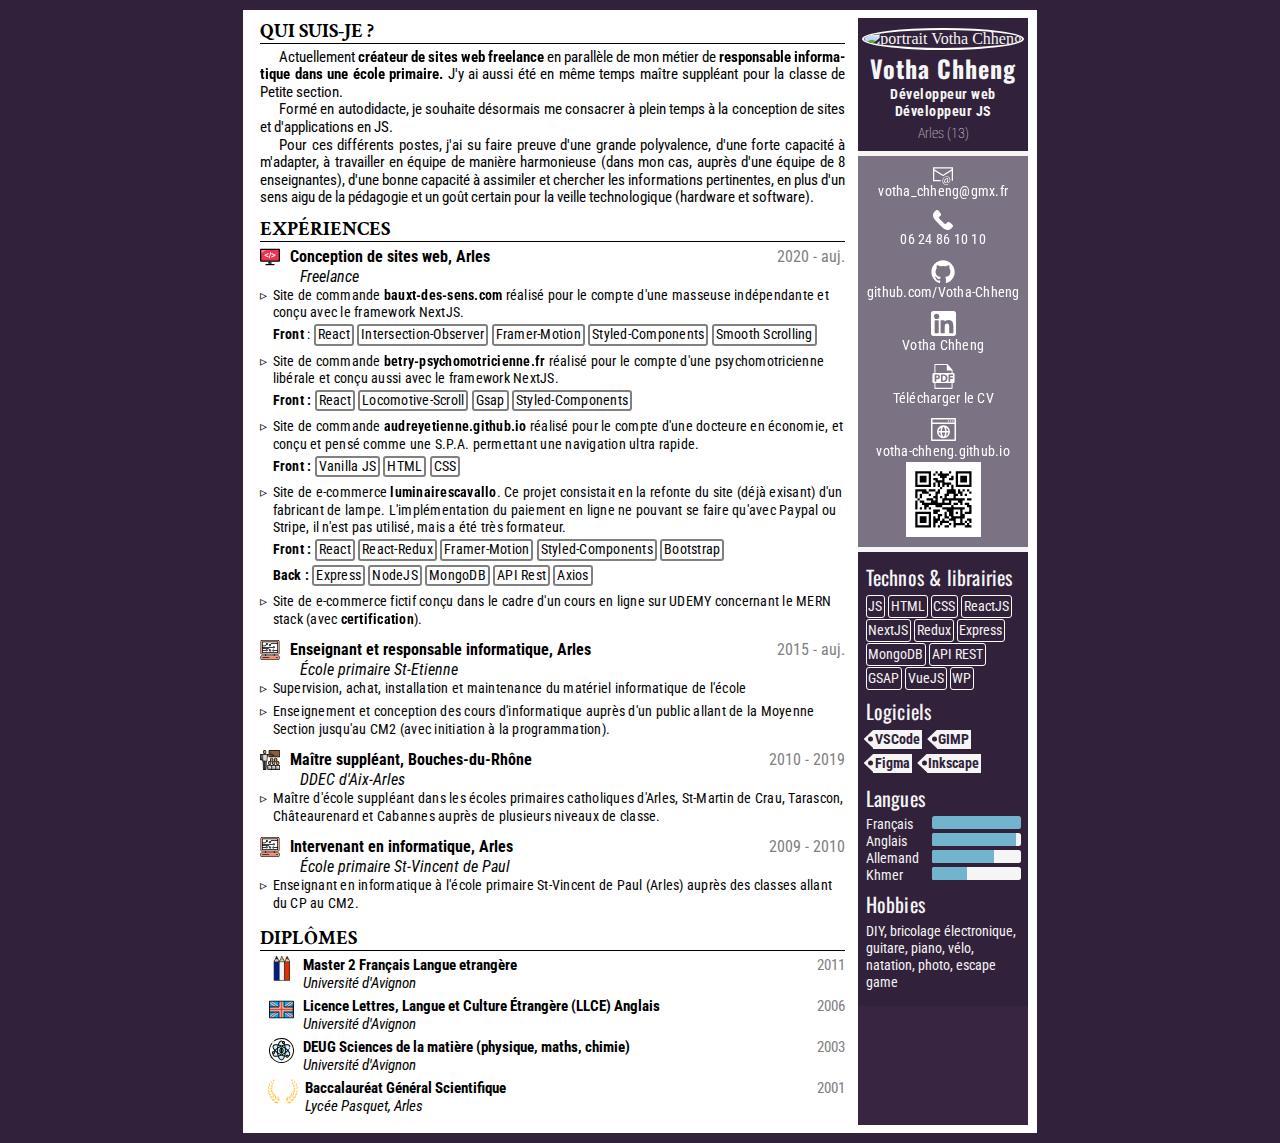
==== cv.html @ e5835b34 "Version alt" ====
<!DOCTYPE html>
<html lang="fr">
<head>
    <meta charset="UTF-8">
    <meta http-equiv="X-UA-Compatible" content="IE=edge">
    <meta name="viewport" content="width=device-width, initial-scale=1.0">
    <link rel="preconnect" href="https://fonts.googleapis.com">
    <link rel="preconnect" href="https://fonts.gstatic.com" crossorigin>
    <link href="https://fonts.googleapis.com/css2?family=Poppins:wght@400&display=swap" rel="stylesheet"/>
    <link href="https://fonts.googleapis.com/css2?family=Crimson+Text&display=swap" rel="stylesheet"/>
    <link href="https://fonts.googleapis.com/css2?family=Oswald&display=swap" rel="stylesheet">
    <link href="https://fonts.googleapis.com/css2?family=Roboto+Condensed&display=swap" rel="stylesheet">
    <link rel="stylesheet" href="./cv.css"/>
    <title>Votha Chheng | CV en ligne</title>
</head>
<body>
    <div id="frame-a4">
        <main>
            <div class="item">
                <h2>
                    Qui suis-je ?
                </h2>
                <p>
                    Actuellement <a href="https://votha-chheng.github.io" target="_blank">créateur de sites web freelance</a> en parallèle de mon métier de <a href="https://www.saint-etienne-arles.com/vie-de-l-%C3%A9cole/equipe-enseignante-et-personnels/" target="_blank">responsable informa&shy;tique dans une école primaire.</a> J'y ai aussi été en même temps maître suppléant pour la classe de Petite section. 
                </p>
                <p>
                    Formé en autodidacte, je souhaite dé&shy;sormais me consacrer à plein temps à la conception de sites et d'applications en JS.
                </p>
                <p>
                    Pour ces différents postes, j'ai su faire preuve d'une grande polyvalence, d'une forte capacité à m'adapter, à travailler en équipe de manière harmo&shy;nieuse (dans mon cas, auprès d'une équi&shy;pe de 8 enseignantes), d'une bonne capa&shy;cité à assimiler et chercher les informa&shy;tions perti&shy;nentes, en plus d'un sens aigu de la pédagogie et un goût certain pour la veille technologique (hard&shy;ware et soft&shy;ware).
                </p>
            </div>
            <div class="item">
                <h2>
                    Expériences
                </h2>
                <ul class="conteneur-experiences">
                    <li> 
                        <div class="experience">
                            <div class="partie-haute">
                                <div class="poste">
                                    <div class="poste-content">
                                        <img src="./public/coding.svg" width="25"/>
                                        <span>Conception de sites web, Arles</span>
                                    </div>   
                                </div>
                                <div class="date">
                                    2020 - auj.
                                </div>
                            </div>
                            <div class="lieu-poste">Freelance</div>
                            <div class="description">
                                <ul>
                                    <li>
                                        Site de commande <a href="https://bauxt-des-sens.com" target="_blank">bauxt-des-sens.com</a> réalisé pour le compte d'une masseuse indépendante et conçu avec le framework NextJS. <br/>
                                        <span class="front-back">Front</span> : 
                                        <div class="tag">React</div>
                                        <div class="tag">Intersection-Observer</div>
                                        <div class="tag">Framer-Motion</div>
                                        <div class="tag">Styled-Components</div>
                                        <div class="tag">Smooth Scrolling</div> 
                                    </li>
                                    <li>
                                        Site de commande <a href="https://betry-psychomotricienne.fr/" target="_blank">betry-psychomotricienne.fr</a> réalisé pour le compte d'une psychomotricienne libérale et conçu aussi avec le framework NextJS.<br/>
                                        <span class="front-back">Front :</span>
                                        <div class="tag">React</div>
                                        <div class="tag">Locomotive-Scroll</div>
                                        <div class="tag">Gsap</div>
                                        <div class="tag">Styled-Components</div>
                                    </li>
                                    <li>
                                        Site de commande <a href="https://audreyetienne.github.io/" target="_blank">audreyetienne.github.io</a> réalisé pour le compte d'une docteure en économie, et conçu et pensé comme une S.P.A. permettant une navigation ultra rapide.<br/>
                                        <span class="front-back">Front : </span>
                                        <div class="tag">Vanilla JS</div>
                                        <div class="tag">HTML</div>
                                        <div class="tag">CSS</div>
                                    </li>
                                    <li>
                                        
                                        Site de e-commerce <a href="https://luminairescavallo.herokuapp.com/" target="_blank">luminairescavallo</a>. Ce projet consistait en la refonte du site (déjà exisant) d'un fabricant de lampe. L'implémentation du paiement en ligne ne pouvant se faire qu'avec Paypal ou Stripe, il n'est pas utilisé, mais a été très formateur.<br/>
                                        <span class="front-back">Front : </span>
                                        <div class="tag">React</div>
                                        <div class="tag">React-Redux</div>
                                        <div class="tag">Framer-Motion</div>
                                        <div class="tag">Styled-Components</div>
                                        <div class="tag">Bootstrap</div>
                                        <br/>
                                        <span class="front-back">Back : </span>
                                        <div class="tag">Express</div>
                                        <div class="tag">NodeJS</div>
                                        <div class="tag">MongoDB</div>
                                        <div class="tag">API Rest</div>
                                        <div class="tag">Axios</div>
                                    </li>
                                    <li>
                                        Site de e-commerce fictif conçu dans le cadre d'un cours en ligne sur UDEMY concernant le MERN stack (avec <a href="https://www.udemy.com/certificate/UC-9e7c6c87-b01a-4214-9a00-c8f78fd08f44/" target="_blank">certification</a>).
                                    </li>
                                </ul>
                            </div>
                        </div>
                    </li>
                    <li >
                        <div class="experience">
                            <div class="partie-haute">
                                <div class="poste">
                                    <div class="poste-content">
                                        <img src="./public/computer.svg" width="25"/>
                                        <span>Enseignant et responsable informatique, Arles</span>
                                    </div>  
                                </div>
                                <div class="date">
                                    2015 - auj.
                                </div>
                            </div>
                            <div class="lieu-poste">&Eacute;cole primaire St-Etienne</div>
                            <div class="description">
                                <ul>
                                    <li>
                                        Supervision, achat, installation et maintenance du matériel informatique de l'école
                                    </li>
                                    <li>
                                        Enseignement et conception des cours d'informatique auprès d'un public allant de la Moyenne Section jusqu'au CM2 (avec initiation à la programmation).
                                    </li>
                                </ul>
                            </div> 
                        </div>
                    </li>
                    <li >
                        <div class="experience">
                            <div class="partie-haute">
                                <div class="poste">
                                    <div class="poste-content">
                                        <img src="./public/man-teacher.svg" width="25"/>
                                        <span>Maître suppléant, Bouches-du-Rhône</span>
                                    </div>  
                                </div>
                                <div class="date">
                                    2010 - 2019
                                </div>
                            </div>
                            <div class="lieu-poste">DDEC d'Aix-Arles</div>
                            <div class="description">
                                <ul>
                                    <li>
                                        Maître d'école suppléant dans les écoles primaires catholiques d'Arles, St-Martin de Crau, Tarascon, Châteaurenard et Cabannes auprès de plusieurs niveaux de classe.
                                    </li>
                                </ul>
                            </div> 
                        </div>
                    </li>
                    <li >
                        <div class="experience">
                            <div class="partie-haute">
                                <div class="poste">
                                    <div class="poste-content">
                                        <img src="./public/computer.svg" width="25"/>
                                        <span>Intervenant en informatique, Arles</span>
                                    </div>  
                                </div>
                                <div class="date">
                                    2009 - 2010
                                </div>
                            </div>
                            <div class="lieu-poste">&Eacute;cole primaire St-Vincent de Paul</div>
                            <div class="description">
                                <ul>
                                    <li>
                                        Enseignant en informatique à l'école primaire St-Vincent de Paul (Arles) auprès des classes allant du CP au CM2.
                                    </li>
                                </ul>
                            </div> 
                        </div>
                    </li>
                </ul>
            </div>
            <div class="item">
                <h2>
                    Diplômes
                </h2>
                <ul class="conteneur-diplome">
                    <li class="flex-diplome">
                        <div class="img-box">
                           <img src="./public/fle-2.jpg" height="25"/> 
                        </div>
                        
                        <div class="box-texte">   
                            <div>    
                                <div class="nom-diplome">
                                    Master 2 Français Langue etrangère
                                </div>
                                <div class="lieu-diplome">
                                    <em>Université d'Avignon</em>
                                </div>
                            </div>
                            <div class="date-diplome">
                                2011
                            </div>
                        </div>
                        
                    </li>
                    <li class="flex-diplome">
                        <div class="img-box">
                          <img src="./public/great-britain.svg" height="25"/>  
                        </div>
                        
                        <div class="box-texte">
                            <div>
                                <div class="nom-diplome">
                                    Licence Lettres, Langue et Culture &Eacute;trangère (LLCE) Anglais
                                </div>
                                <div class="lieu-diplome">
                                    <em>Université d'Avignon</em>
                                </div>
                            </div>
                            
                            <div class="date-diplome">
                                2006
                            </div>
                        </div>
                        
                    </li>
                    <li class="flex-diplome">
                        <div class="img-box">
                            <img src="./public/science.svg" height="25"/>  
                        </div>
                        
                        <div class="box-texte">
                            <div>
                                <div class="nom-diplome">
                                    DEUG Sciences de la matière (physique, maths, chimie)
                                </div>
                                <div class="lieu-diplome">
                                    <em>Université d'Avignon</em>
                                </div>
                            </div>
                            <div class="date-diplome">
                                2003
                            </div>
                        </div>
                        
                    </li>
                    <li class="flex-diplome">
                        <div class="img-box">
                            <img src="./public/bac.svg" height="25"/>  
                        </div>
                        <div class="box-texte">
                            <div>
                                <div class="nom-diplome">
                                    Baccalauréat Général Scientifique
                                </div>
                                <div class="lieu-diplome">
                                    <em>Lycée Pasquet, Arles</em>
                                </div>
                            </div>
                            <div class="date-diplome">
                                2001
                            </div>
                        </div>

                    </li>
                </ul>
            </div>
        </main>
        <aside>
            <div id="id-container">
                <div class="head-id">
                    <img src="https://avatars.githubusercontent.com/u/74511348?v=4" alt="portrait Votha Chheng" width="125"/>
                    <h1>Votha Chheng</h1>
                    <div class="job">
                        <h2>
                            Développeur web
                        </h2>
                        <h2>
                            Développeur JS
                        </h2>
                    </div>
                    <div class="job-responsive">
                        <h2>
                            Développeur web / Développeur JS
                        </h2>
                        <h2>
                            
                        </h2>
                    </div>

                    <h4 class="ville">Arles (13)</h4>
                </div>
                <div class="bottom-id">
                    <div class="one-line-info">
                        <div class="info-content">
                            <div class="mail">
                                <a href="mailto:votha_chheng@gmx.fr">
                                    <img src="./public/email.svg" width="20"/>
                                </a>
                            </div>
                            <a href="mailto:votha_chheng@gmx.fr">
                                <span class="info">votha_chheng@gmx.fr</span>
                            </a>
                        </div>
                        <div class="info-content">
                            <div class="tel">
                                <a href="tel:0624861010">
                                    <img src="./public/phone.svg" width="20"/>
                                </a>
                            </div>
                            <a href="tel:votha_chheng@gmx.fr"><span class="info">06 24 86 10 10</span></a>
                        </div>
                        <div class="info-content">
                            <div>
                                <a href="https://github.com/Votha-Chheng" target="_blank">
                                    <img src="./public/github.svg" width="28"/>
                                </a>
                            </div>
                            <a href="https://github.com/Votha-Chheng" target="_blank">
                                <span class="info">github.com/Votha-Chheng</span>
                            </a>
                        </div>
                        <div class="info-content">
                            <div>
                                <a href="https://www.linkedin.com/in/votha-chheng-802493130/" target="_blank">
                                    <img src="./public/linkedin.svg" width="25"/>
                                </a>
                            </div>
                            <a href="https://www.linkedin.com/in/votha-chheng-802493130/" target="_blank">
                                <span class="info">Votha Chheng</span>
                            </a>
                        </div>
                        <div class="info-content">
                            <div>
                                <a href="" download="CV_Votha_Chheng">
                                    <img src="./public/pdf-file-format.svg" width="25"/>
                                </a>
                            </div>
                            
                            <a href="./public/CV_Votha_Chheng.pdf" download="CV_Votha_Chheng">
                                <span class="info">Télécharger le CV</span>
                            </a>
                        </div>
                        <div class="info-content last">
                            <div>
                                <a href="https://votha-chheng.github.io" target="_blank">
                                    <img src="./public/website.svg" width="25" height="25">
                                </a>
                            </div>
                            
                            <a href="https://votha-chheng.github.io" target="_blank">
                                <span class="info portfolio">votha-chheng.github.io</span>
                            </a>
                            <img src="./public/qrcode.png" width="75" class="qrcode"/>
                        </div>
                    </div>
                    <img src="./public/qrcode.png" width="100" height="100" class="qrcode-responsive" />
                </div>
                <div class="id-soft-skills">
                    <h3>Technos & librairies</h3>
                    <div class="langages">
                        <span class="techno">JS</span>
                        <span class="techno">HTML</span>
                        <span class="techno">CSS</span>
                        <span class="techno">ReactJS</span>
                        <span class="techno">NextJS</span>
                        <span class="techno">Redux</span>
                        <!-- <span class="techno">NodeJS</span> -->
                        <span class="techno">Express</span>
                        <span class="techno">MongoDB</span>
                        <span class="techno">API REST</span>
                        <span class="techno">GSAP</span>
                        <!-- <span class="techno">MySQL</span> -->
                        <!-- <span class="techno">Handlebars</span> -->
                        <span class="techno">VueJS</span>
                        <span class="techno">WP</span>
                    </div>
                    <h3>Logiciels</h3>
                    <div class="logiciels">
                        <div>VSCode</div>
                        <div>GIMP</div>
                        <div>Figma</div>
                        <div>Inkscape</div>   
                    </div>
                    <h3>Langues</h3>
                    <div class="langues">
                        <div class="langue-content">
                            <div class="langue">Français</div>
                            <div class="level good"></div>
                        </div>
                        <div class="langue-content">
                            <div class="langue">Anglais</div>
                            <div class="level">
                                <div class="excellent"></div>
                            </div>
                        </div>
                        <div class="langue-content">
                            <div class="langue">Allemand</div>
                            <div class="level">
                                <div class="mid"></div>
                            </div>
                        </div>
                        <div class="langue-content">
                            <div class="langue">Khmer</div>
                            <div class="level">
                                <div class="low"></div>
                            </div>
                        </div>   
                    </div>
                    <h3>Hobbies</h3>
                    <div class="hobbies">
                        <span>DIY, bricolage électronique, guitare, piano, vélo, natation, photo, escape game</span>
                        <span></span>
                        <span></span>
                        <span></span>
                        <span></span>
                    </div>
                </div>

            </div>
        </aside>
    </div>
<script>
    const bodyDimension = document.getElementById("frame-a4")
    console.log(bodyDimension.getBoundingClientRect().width)
</script>    
</body>
</html>
---- cv.css ----
@charset "UTF-8";
* {
  margin: 0;
  padding: 0;
  box-sizing: border-box;
}

body {
  background-color: #f0f0f0;
  background-color: #32213A;
}

#frame-a4 {
  width: 21cm;
  height: 29.7cm;
  margin: 10px auto;
  background-color: white;
  padding: 0.2cm 0.1cm 0.2cm 0.45cm;
  display: flex;
  overflow: hidden;
}

a {
  color: inherit;
  text-decoration: none;
  filter: brightness(120%);
  font-weight: bold;
}
a:hover {
  color: mediumblue;
}

main {
  margin-right: 12.5;
  width: 598px;
}
main .item {
  margin-bottom: 9px;
  width: 585px;
}
main h2 {
  margin-top: 0;
  margin-bottom: 5px;
  text-transform: uppercase;
  font-family: "Crimson Text", serif;
  font-size: 1.25rem;
  position: relative;
}
main h2::after {
  content: "";
  position: absolute;
  height: 1px;
  width: 100%;
  background-color: black;
  bottom: 0;
  left: 0;
}
main p {
  text-align: justify;
  text-indent: 0.5cm;
  line-height: 1.1rem;
  margin: 0;
  font-family: "Roboto Condensed", sans-serif;
  font-size: 0.95rem;
}
main ul.conteneur-experiences {
  margin: 0 auto;
  padding: 0;
  width: 100%;
  font-family: "Roboto Condensed", sans-serif;
  font-size: 1rem;
  line-height: 1.25rem;
}
main ul.conteneur-experiences li {
  list-style-type: none;
  margin-left: 0;
  margin-bottom: 12px;
}
main ul.conteneur-experiences li a {
  filter: brightness(120%);
  font-weight: bold;
}
main ul.conteneur-experiences li img {
  margin-right: 5px;
  padding-right: 5px;
}
main ul.conteneur-experiences li .lieu-poste {
  margin-left: 40px;
  line-height: 1.25rem;
  font-style: italic;
}
main ul.conteneur-experiences li .partie-haute {
  display: flex;
  justify-content: space-between;
  align-items: flex-end;
  align-items: center;
}
main ul.conteneur-experiences li .partie-haute .poste .poste-content {
  display: flex;
  align-items: flex-end;
  font-weight: bold;
}
main ul.conteneur-experiences li .partie-haute .date {
  color: grey;
}
main ul.conteneur-experiences li .description ul {
  padding-left: 5px;
}
main ul.conteneur-experiences li .description li {
  list-style-type: none;
  margin-bottom: 5px;
  position: relative;
  padding-left: 7.5px;
  font-size: 0.85rem;
  letter-spacing: 0.25px;
  width: 590px;
  line-height: 1.1rem;
  width: 100%;
}
main ul.conteneur-experiences li .description li:before {
  position: absolute;
  left: -5px;
  content: "▹";
  z-index: 2;
}
main ul.conteneur-experiences li .description li .front-back {
  font-weight: bold;
  line-height: 1.6rem;
}
main ul.conteneur-experiences li .description li .tag {
  display: inline-block;
  border: 2px solid grey;
  padding: 0px 2px;
  border-radius: 3px;
  line-height: 1.1rem;
}
main ul.conteneur-diplome {
  margin: 0;
  padding: 0;
}
main ul.conteneur-diplome li.flex-diplome {
  display: flex;
  justify-content: space-between;
  margin-bottom: 5px;
}
main ul.conteneur-diplome li.flex-diplome .img-box {
  margin: 0 7.5px;
  width: 30px;
  display: flex;
  justify-content: center;
}
main ul.conteneur-diplome li.flex-diplome .box-texte {
  width: 100%;
  display: flex;
  justify-content: space-between;
  font-family: "Roboto Condensed", sans-serif;
  font-size: 0.95rem;
}
main ul.conteneur-diplome li.flex-diplome .box-texte .nom-diplome {
  font-weight: bold;
}
main ul.conteneur-diplome li.flex-diplome .box-texte .date-diplome {
  color: grey;
}

aside {
  padding: 0px 0px 10px;
  background-color: #382541;
  width: 170px;
}
aside #id-container {
  margin: 0 auto;
  width: 170px;
  text-align: center;
}
aside #id-container .head-id {
  color: whitesmoke;
  background-color: #32213a;
  padding: 10px 0px 5px;
  margin: 0 auto;
  border-bottom: 5px solid whitesmoke;
}
aside #id-container .head-id .job {
  display: block;
}
aside #id-container .head-id .job-responsive {
  display: none;
}
aside #id-container .head-id img {
  border-radius: 50%;
  border: 2px double white;
}
aside #id-container .head-id h1 {
  margin-top: 0;
  font-family: "Roboto Condensed", sans-serif;
  font-size: 1.5rem;
  width: 100%;
  font-family: "Oswald", serif;
  letter-spacing: 1px;
}
aside #id-container .head-id h2 {
  font-family: "Roboto Condensed", sans-serif;
  font-size: 0.9rem;
  letter-spacing: 0.5px;
}
aside #id-container .head-id h4.ville {
  font-family: "Roboto Condensed", sans-serif;
  font-weight: 100;
  font-size: 0.85rem;
  margin: 5px 0px;
}
aside #id-container .bottom-id {
  background-color: #7b7283;
  text-align: left;
  padding: 10px 2.5px;
  height: 100%;
  color: whitesmoke;
  border-bottom: 5px solid whitesmoke;
}
aside #id-container .bottom-id .qrcode-responsive {
  display: none;
}
aside #id-container .bottom-id .info-content.last {
  margin-bottom: 0;
}
aside #id-container .bottom-id .info-content.last a {
  height: 25px;
}
aside #id-container .bottom-id .info-content {
  display: flex;
  margin: 0px 0px 10px;
  flex-direction: column;
  align-items: center;
  text-align: center;
}
aside #id-container .bottom-id .info-content div {
  height: 25px;
}
aside #id-container .bottom-id .info-content div.tel {
  height: 20px;
}
aside #id-container .bottom-id .info-content div.mail {
  height: 16px;
}
aside #id-container .bottom-id .info-content a {
  font-weight: normal;
  transition: color 0.2s ease-out;
}
aside #id-container .bottom-id .info-content img:not(.qrcode) {
  line-height: 0.1rem;
}
aside #id-container .bottom-id .info-content img:not(.qrcode):hover {
  transform: scale(1.2);
  transition: transform 0.2s ease-out;
}
aside #id-container .bottom-id .info-content img.qrcode {
  margin-top: -5px;
}
aside #id-container .bottom-id .info-content span.info {
  font-family: "Roboto Condensed", sans-serif;
  font-size: 0.85rem;
  letter-spacing: 0.25px;
}
aside #id-container .bottom-id .info-content span.portfolio {
  margin: -5px 0 5px 0;
}
aside #id-container .id-soft-skills {
  background-color: #32213A;
  color: whitesmoke;
  text-align: left;
  padding: 7.5px;
}
aside #id-container .id-soft-skills h3 {
  font-family: "Oswald", serif;
  font-size: 1.25rem;
  letter-spacing: 0.2px;
  margin: 2.5px 0 3.5px;
  font-weight: 400;
}
aside #id-container .id-soft-skills div {
  font-family: "Roboto Condensed", sans-serif;
  font-size: 0.9rem;
}
aside #id-container .id-soft-skills .langages {
  margin-bottom: 5px;
}
aside #id-container .id-soft-skills .langages span.techno {
  border: 1px solid white;
  line-height: 1.5rem;
  padding: 1.75px;
  border-radius: 3px;
}
aside #id-container .id-soft-skills .logiciels {
  display: flex;
  flex-wrap: wrap;
  justify-content: flex-start;
  margin-bottom: 5px;
}
aside #id-container .id-soft-skills .logiciels div {
  padding: 1px 1.75px;
  background-color: whitesmoke;
  color: #32213a;
  position: relative;
  margin: 0 7.5px 5px;
  font-weight: bold;
}
aside #id-container .id-soft-skills .logiciels div::before {
  content: "";
  position: absolute;
  -webkit-clip-path: polygon(0 50%, 100% 100%, 100% 0);
          clip-path: polygon(0 50%, 100% 100%, 100% 0);
  background-color: whitesmoke;
  top: 0;
  left: -9.5px;
  width: 10px;
  height: 100%;
}
aside #id-container .id-soft-skills .logiciels div::after {
  content: "";
  width: 5px;
  height: 5px;
  background-color: #32213a;
  position: absolute;
  top: 50%;
  left: -5px;
  transform: translateY(-50%);
  border-radius: 50%;
}
aside #id-container .id-soft-skills .langues {
  margin-bottom: 5px;
}
aside #id-container .id-soft-skills .langues .langue-content {
  display: flex;
  width: 100%;
}
aside #id-container .id-soft-skills .langues .langue-content .langue {
  overflow: hidden;
  width: 100px;
}
aside #id-container .id-soft-skills .langues .langue-content .level {
  background-color: whitesmoke;
  width: 135px;
  height: 12.5px;
  border-radius: 2.5px;
}
aside #id-container .id-soft-skills .langues .langue-content .level div {
  border-radius: 2.5px 0px 0px 2.5px;
  background-color: #74b3ce;
  height: 100%;
}
aside #id-container .id-soft-skills .langues .langue-content .level .excellent {
  width: 95%;
}
aside #id-container .id-soft-skills .langues .langue-content .level .mid {
  width: 70%;
}
aside #id-container .id-soft-skills .langues .langue-content .level .low {
  width: 40%;
}
aside #id-container .id-soft-skills .langues .langue-content .level.good {
  background-color: #74b3ce;
}
aside #id-container .id-soft-skills .hobbies {
  padding-bottom: 7.5px;
}

@media (max-width: 820px) {
  #frame-a4 {
    width: 360px;
    height: auto;
    overflow: hidden;
    flex-direction: column-reverse;
    padding: 0;
    background-color: #32213A;
  }
  #frame-a4 main {
    padding: 10px 7.5px;
    width: 100%;
    border-radius: 15px;
    background-color: white;
  }
  #frame-a4 main .item {
    width: 100%;
    margin-bottom: 20px;
  }
  #frame-a4 main .item p {
    padding: 0px 10px;
    font-size: 1.05rem;
    line-height: 1.5rem;
  }
  #frame-a4 main .item .conteneur-experiences li {
    width: 100%;
  }
  #frame-a4 main .item .conteneur-experiences li .experience .partie-haute .poste {
    width: 215px;
  }
  #frame-a4 main .item .conteneur-experiences li .experience .partie-haute .poste .poste-content img {
    align-self: flex-start;
    margin-top: 2px;
  }
  #frame-a4 main .item .conteneur-experiences li .experience .partie-haute .poste .poste-content span {
    font-size: 1.1rem;
  }
  #frame-a4 main .item .conteneur-experiences li .experience .partie-haute .date {
    width: 125px;
    align-self: flex-start;
    text-align: right;
  }
  #frame-a4 main .item .conteneur-experiences li .experience .lieu-poste {
    margin-left: 30px;
  }
  #frame-a4 main .item .conteneur-experiences li .experience .description ul li {
    margin-bottom: 15px;
    margin-left: 25px;
    padding-left: 10px;
    width: 300px;
    font-size: 0.95rem;
  }
  #frame-a4 main .item .conteneur-experiences li .experience .description ul li .front-back {
    line-height: 1.6rem;
  }
  #frame-a4 main .item .conteneur-experiences li .experience .description ul li .tag {
    padding: 1px 1.5px;
  }
  #frame-a4 aside {
    width: 360px;
    padding: 0;
  }
  #frame-a4 aside #id-container {
    width: 360px;
  }
  #frame-a4 aside #id-container h1 {
    font-size: 2.5rem;
  }
  #frame-a4 aside #id-container h2 {
    font-size: 1.2rem;
  }
  #frame-a4 aside #id-container h4.ville {
    font-size: 1.05rem;
  }
  #frame-a4 aside #id-container .head-id {
    width: 360px;
    border: none;
  }
  #frame-a4 aside #id-container .head-id .job {
    display: none;
  }
  #frame-a4 aside #id-container .head-id .job-responsive {
    display: flex;
    flex-direction: row;
    justify-content: center;
    display: block;
  }
  #frame-a4 aside #id-container .head-id .job-responsive h2 {
    margin: 0 5px;
  }
  #frame-a4 aside #id-container .bottom-id {
    display: flex;
    justify-content: space-between;
    align-items: center;
    padding: 20px 0px;
    border-radius: 15px;
    border-top: 5px solid white;
  }
  #frame-a4 aside #id-container .bottom-id .info {
    font-size: 1rem;
    letter-spacing: 0.2px;
  }
  #frame-a4 aside #id-container .bottom-id .qrcode-responsive {
    display: block;
    margin-right: 10px;
  }
  #frame-a4 aside #id-container .bottom-id .one-line-info .info-content.last a {
    height: auto;
  }
  #frame-a4 aside #id-container .bottom-id .one-line-info .info-content {
    flex-direction: row;
  }
  #frame-a4 aside #id-container .bottom-id .one-line-info .info-content div:first-child {
    width: 50px;
  }
  #frame-a4 aside #id-container .bottom-id .one-line-info .info-content img.qrcode {
    display: none;
  }
  #frame-a4 aside #id-container .id-soft-skills {
    padding: 10px 15px;
  }
  #frame-a4 aside #id-container .id-soft-skills h3 {
    margin-bottom: 7.5px;
    font-size: 1.5rem;
  }
  #frame-a4 aside #id-container .id-soft-skills .langages, #frame-a4 aside #id-container .id-soft-skills .logiciels, #frame-a4 aside #id-container .id-soft-skills .langues {
    margin-bottom: 15px;
  }
  #frame-a4 aside #id-container .id-soft-skills .langages .techno {
    font-size: 1rem;
    padding: 2px 3px;
    line-height: 2rem;
  }
  #frame-a4 aside #id-container .id-soft-skills .logiciels {
    justify-content: flex-start;
  }
  #frame-a4 aside #id-container .id-soft-skills .logiciels div {
    font-size: 1.1rem;
  }
  #frame-a4 aside #id-container .id-soft-skills .langues .langue {
    font-size: 1rem;
  }
  #frame-a4 aside #id-container .id-soft-skills .hobbies span {
    font-size: 1rem;
  }
}/*# sourceMappingURL=cv.css.map */
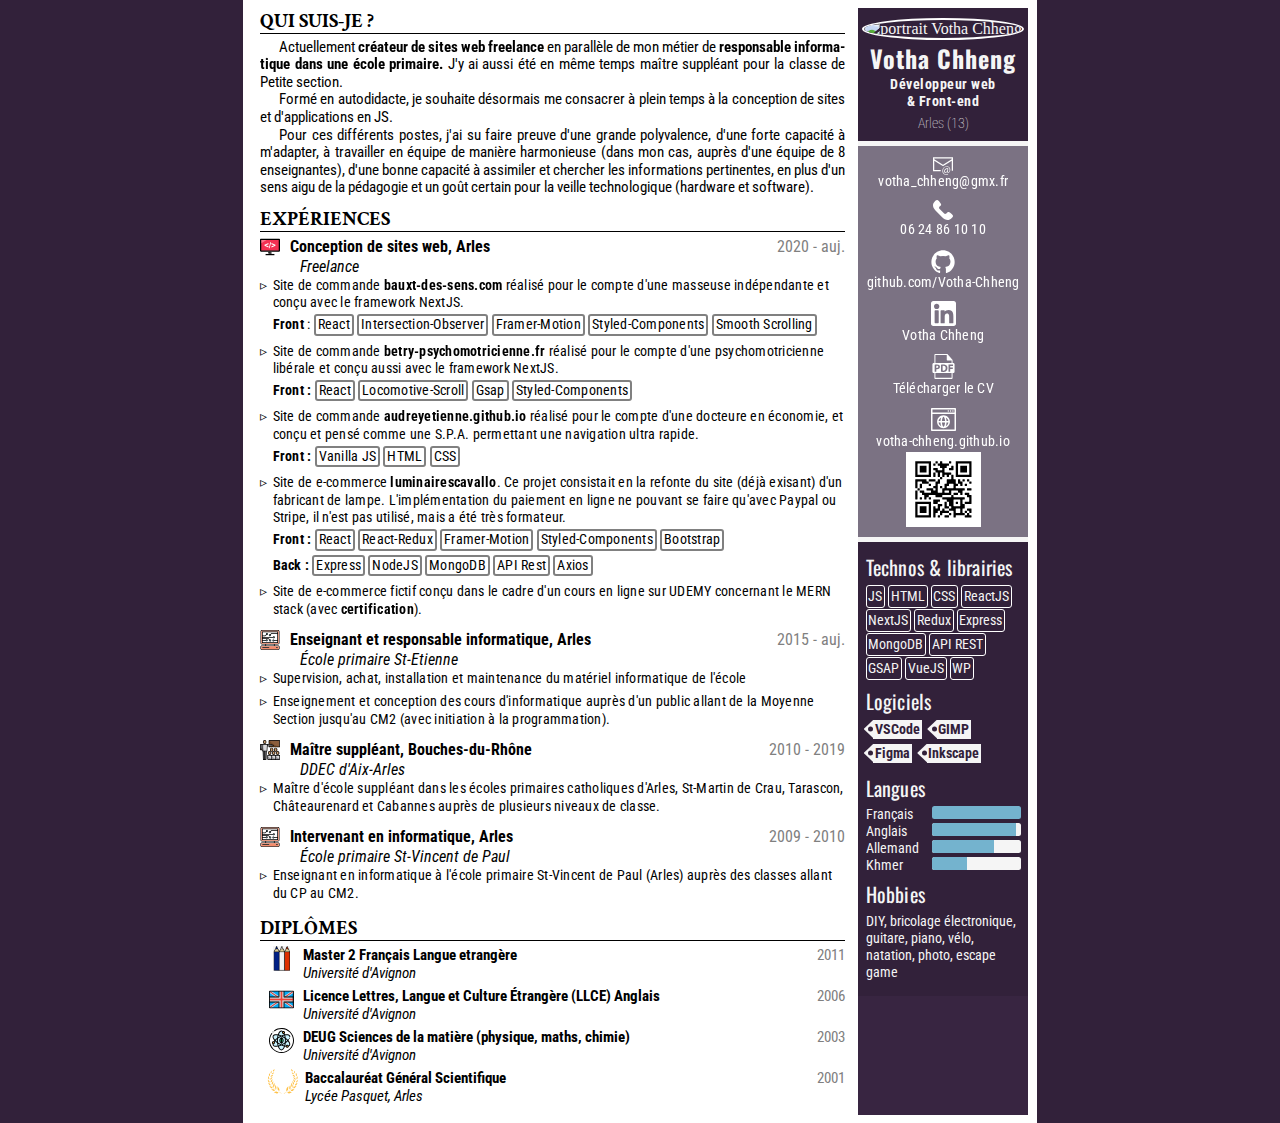
==== commit f11058bf: "Version alt" ====
--- a/cv.html
+++ b/cv.html
@@ -271,12 +271,12 @@
                             Développeur web
                         </h2>
                         <h2>
-                            Développeur JS
+                            & Front-end
                         </h2>
                     </div>
                     <div class="job-responsive">
                         <h2>
-                            Développeur web / Développeur JS
+                            Développeur web & front-end
                         </h2>
                         <h2>
                             
@@ -405,19 +405,11 @@
                     <h3>Hobbies</h3>
                     <div class="hobbies">
                         <span>DIY, bricolage électronique, guitare, piano, vélo, natation, photo, escape game</span>
-                        <span></span>
-                        <span></span>
-                        <span></span>
-                        <span></span>
                     </div>
                 </div>
 
             </div>
         </aside>
-    </div>
-<script>
-    const bodyDimension = document.getElementById("frame-a4")
-    console.log(bodyDimension.getBoundingClientRect().width)
-</script>    
+    </div>    
 </body>
 </html>--- a/cv.css
+++ b/cv.css
@@ -13,7 +13,7 @@
 #frame-a4 {
   width: 21cm;
   height: 29.7cm;
-  margin: 10px auto;
+  margin: 0px auto;
   background-color: white;
   padding: 0.2cm 0.1cm 0.2cm 0.45cm;
   display: flex;
@@ -364,7 +364,7 @@
   padding-bottom: 7.5px;
 }
 
-@media (max-width: 820px) {
+@media screen and (max-width: 820px) {
   #frame-a4 {
     width: 360px;
     height: auto;
